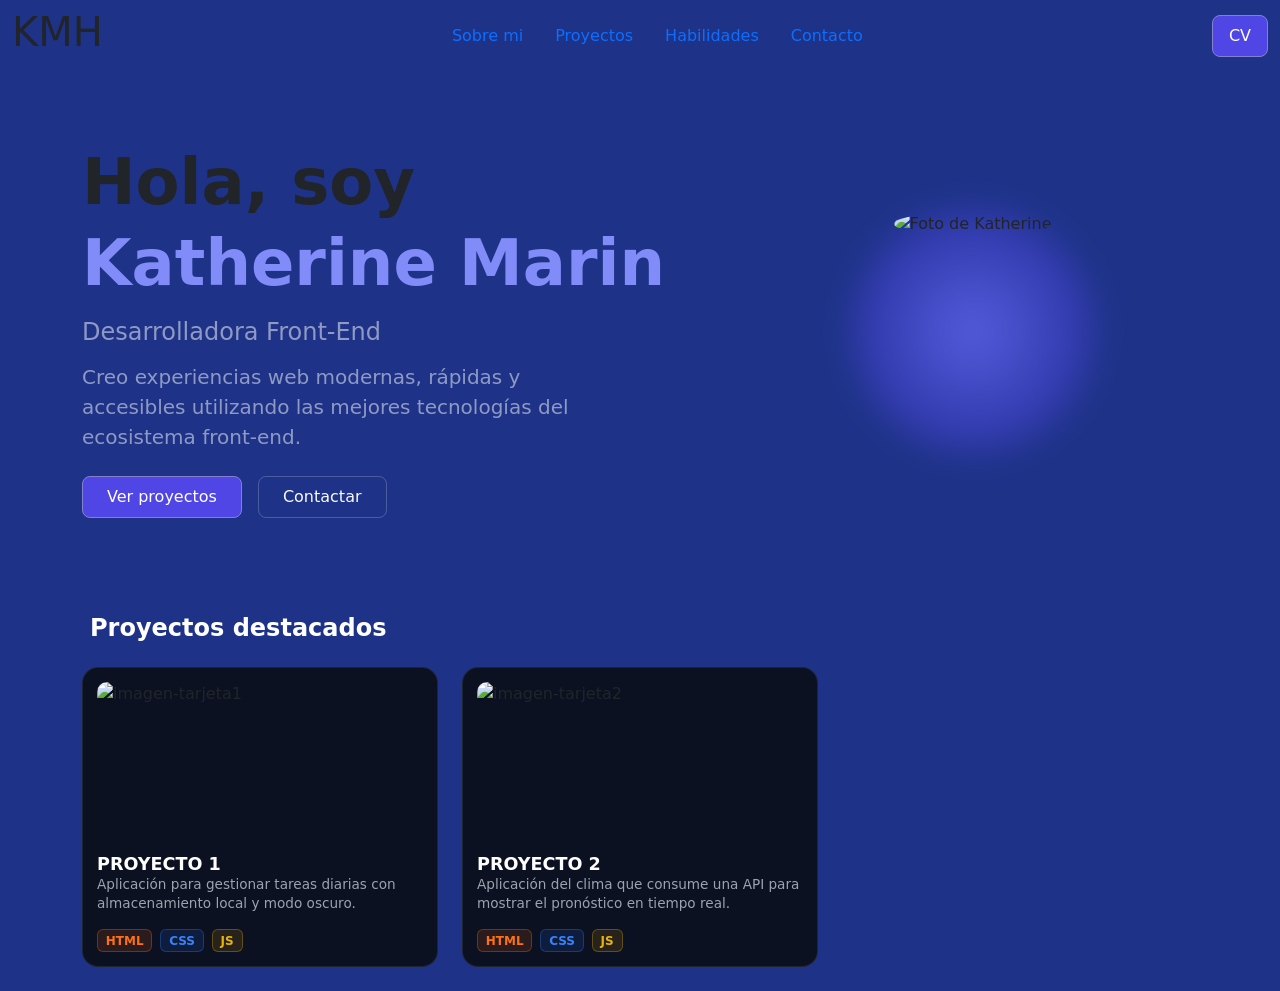
==== index.html @ fe46141a "avance" ====
<!DOCTYPE html>
<html lang="en">

<head>
    <meta charset="UTF-8">
    <meta name="viewport" content="width=device-width, initial-scale=1.0">
    <title>PORTAFOLIO</title>
    <link rel="stylesheet" href="style.css">
    <link href="https://cdn.jsdelivr.net/npm/bootstrap@5.3.8/dist/css/bootstrap.min.css" rel="stylesheet"
        integrity="sha384-sRIl4kxILFvY47J16cr9ZwB07vP4J8+LH7qKQnuqkuIAvNWLzeN8tE5YBujZqJLB" crossorigin="anonymous">
    <script src="https://cdn.jsdelivr.net/npm/bootstrap@5.3.8/dist/js/bootstrap.bundle.min.js"
        integrity="sha384-FKyoEForCGlyvwx9Hj09JcYn3nv7wiPVlz7YYwJrWVcXK/BmnVDxM+D2scQbITxI" crossorigin="anonymous"
        defer></script>
</head>

<body>

    <nav class="navbar navbar-expand-lg">
        <div class="container-fluid">
            <h1>KMH</h1>

            <ul class="nav justify-content-center">
                <li class="nav-item">
                    <a class="nav-link active" aria-current="page" href="#">Sobre mi</a>
                </li>

                <li class="nav-item">
                    <a class="nav-link" href="#">Proyectos</a>
                </li>
            
                <li class="nav-item">
                    <a class="nav-link" href="#">Habilidades</a>
                </li>
            
                <li class="nav-item">
                    <a class="nav-link" href="#">Contacto</a>
                </li>
            </ul>
            
            <a href="#" class="btn btn-primary rounded-3 px-3 py-2">
                    <i class="bi bi-download"></i> CV
            </a>
        
        </div>
    </nav>



    <!-- PRESENTACIÓN -->
    <section class="container py-5 my-4">
        <div class="row align-items-center gy-5">
        
            <div class="col-lg-7">
                <h1 class="display-3 fw-bold mb-1">Hola, soy</h1>
                <h1 class="display-3 fw-bold texto-morado mb-3">Katherine Marin</h1>
                <h2 class="h4 text-white-50 mb-3 fw-normal">Desarrolladora Front-End</h2>
                <p class="text-white-50 fs-5 mb-4" style="max-width: 500px;">
                    Creo experiencias web modernas, rápidas y accesibles utilizando las mejores tecnologías del ecosistema front-end.
                </p>
                
                <div class="d-flex gap-3">
                    <a href="#" class="btn btn-primary btn-lg rounded-3 px-4 py-2 fs-6">
                        Ver proyectos <i class="bi bi-arrow-right"></i>
                    </a>
                    <a href="#" class="btn btn-outline-light btn-lg rounded-3 px-4 py-2 fs-6">
                        Contactar <i class="bi bi-envelope"></i>
                    </a>
                </div>
            </div>


            <!-- Foto -->
        
            <div class="col-lg-5 text-center">
                <div class="contenedor-foto mx-auto">
                    <div class="resplandor-foto"></div>
                    <img src="https://img.magnific.com/foto-gratis/close-up-retrato-mujer-bonita-joven-estilo-sonriendo-camiseta-blanca-aspecto-aislado-natural-cabello-largo-castano_285396-766.jpg?semt=ais_hybrid&w=740&q=80" 
                    alt="Foto de Katherine" class="foto-perfil">       
                </div>
            </div> 

        </div> 
    </section>


             <section id="proyectos" class="container py-4">
        
            <div class="d-flex align-items-center gap-2 mb-4">
                <i class="bi bi-folder2-open texto-morado fs-4"></i>
                <h3 class="fs-4 fw-bold text-white m-0">Proyectos destacados</h3>
            </div>
            <div class="row g-4">
            <!-- Tarjeta 1 -->
                <div class="col-md-4">
                    <div class="tarjeta-1">
                        <img src="https://www.tiendanube.com/blog/temas-para-una-pagina-web/" alt="imagen-tarjeta1">
                        <h4 class="card-title text-white">PROYECTO 1</h4>
                        <p class="card-text">Aplicación para gestionar tareas diarias con almacenamiento local y modo oscuro.</p>
                    <div class="d-flex gap-2">
                        <span class="badge etiq-html">HTML</span>
                        <span class="badge etiq-css">CSS</span>
                        <span class="badge etiq-js">JS</span>
                    </div>
                </div>
            </div>

            <!-- Tarjeta 2 -->
            <div class="col-md-4">
                <div class="tarjeta-2">
                    <img src="https://blog.hubspot.es/website/fondos-para-paginas-web" alt="imagen-tarjeta2">
                    <h4 class="card-title text-white">PROYECTO 2</h4>
                    <p class="card-text">Aplicación del clima que consume una API para mostrar el pronóstico en tiempo real.</p>
                    <div class="d-flex gap-2">
                        <span class="badge etiq-html">HTML</span>
                        <span class="badge etiq-css">CSS</span>
                        <span class="badge etiq-js">JS</span>
                    </div>
                </div>
            </div>

        

        </div>
    </section>

    <!-- JS de Bootstrap -->
    <script src="https://cdn.jsdelivr.net/npm/bootstrap@5.3.3/dist/js/bootstrap.bundle.min.js"></script>
</body>

</html>
---- style.css ----
body {
    background-color: #1e3388 !important; 
    color: #d8b8b8;
    font-family: system-ui, -apple-system, sans-serif;
}

.contenedor-foto {
    position: relative;
    width: 240px;
    height: 240px;
}

.foto-perfil {
    width: 100%;
    height: 100%;
    object-fit: cover;
    border-radius: 50%;
    position: relative;
    z-index: 2; /* Para que quede por encima del resplandor */
}

.resplandor-foto {
    position: absolute;
    top: -6px;
    left: -6px;
    right: -6px;
    bottom: -6px;
    background: radial-gradient(circle, rgba(99, 102, 241, 0.8) 0%, rgba(79, 70, 229, 0.4) 60%, transparent 80%);
    filter: blur(15px); /* Hace que la luz se vea suave y brillante */
    border-radius: 50%;
    z-index: 1;
}


.texto-morado {
    color: #818cf8; /* Tono morado claro para tu nombre */
}

/* Estilo para el botón azul "Ver proyectos" y "CV" */
.btn-primary {
    background-color: #4f46e5 !important;
    border-color: #8480d0 !important;
}

/* Estilo para el botón transparente "Contactar" */
.btn-outline-light {
    border-color: rgba(255, 255, 255, 0.2) !important;
    background-color: rgba(255, 255, 255, 0.02);
}

.tarjeta-1, 
.tarjeta-2 {
    background-color: #0b1120; /* Fondo de la tarjeta (un poco más claro que el body) */
    border: 1px solid rgba(255, 255, 255, 0.08); /* Borde delgado y sutil */
    border-radius: 16px; /* Bordes redondeados modernos */
    padding: 14px; /* Espaciado interno para que no quede pegado el texto */
    height: 100%;
    display: flex;
    flex-direction: column;
    justify-content: space-between;
}

/* Controlamos el tamaño y borde de las imágenes dentro de las tarjetas */
.tarjeta-1 img, 
.tarjeta-2 img {
    border-radius: 10px;
    object-fit: cover;
    height: 160px;
    width: 100%;
    margin-bottom: 12px;
}

.card-title {
    font-size: 1.1rem;
    font-weight: 600;
    margin-bottom: 6px;
}

.card-text {
    color: #9ca3af; /* Gris claro para la descripción */
    font-size: 0.85rem;
    margin-bottom: 16px;
    line-height: 1.4;
}

/* ===================================================
   5. ETIQUETAS DE TECNOLOGÍAS (BADGES)
   =================================================== */
.badge {
    font-weight: 500;
    font-size: 0.75rem;
    padding: 5px 12px;
    border-radius: 6px;
}

/* Naranja para HTML */
.etiq-html {
    background-color: rgba(234, 88, 12, 0.15) !important;
    color: #f97316 !important;
    border: 1px solid rgba(249, 115, 22, 0.3);
}

/* Azul para CSS */
.etiq-css {
    background-color: rgba(37, 99, 235, 0.15) !important;
    color: #3b82f6 !important;
    border: 1px solid rgba(59, 130, 246, 0.3);
}

/* Amarillo para JS */
.etiq-js {
    background-color: rgba(202, 138, 4, 0.15) !important;
    color: #eab308 !important;
    border: 1px solid rgba(234, 179, 8, 0.3);
}
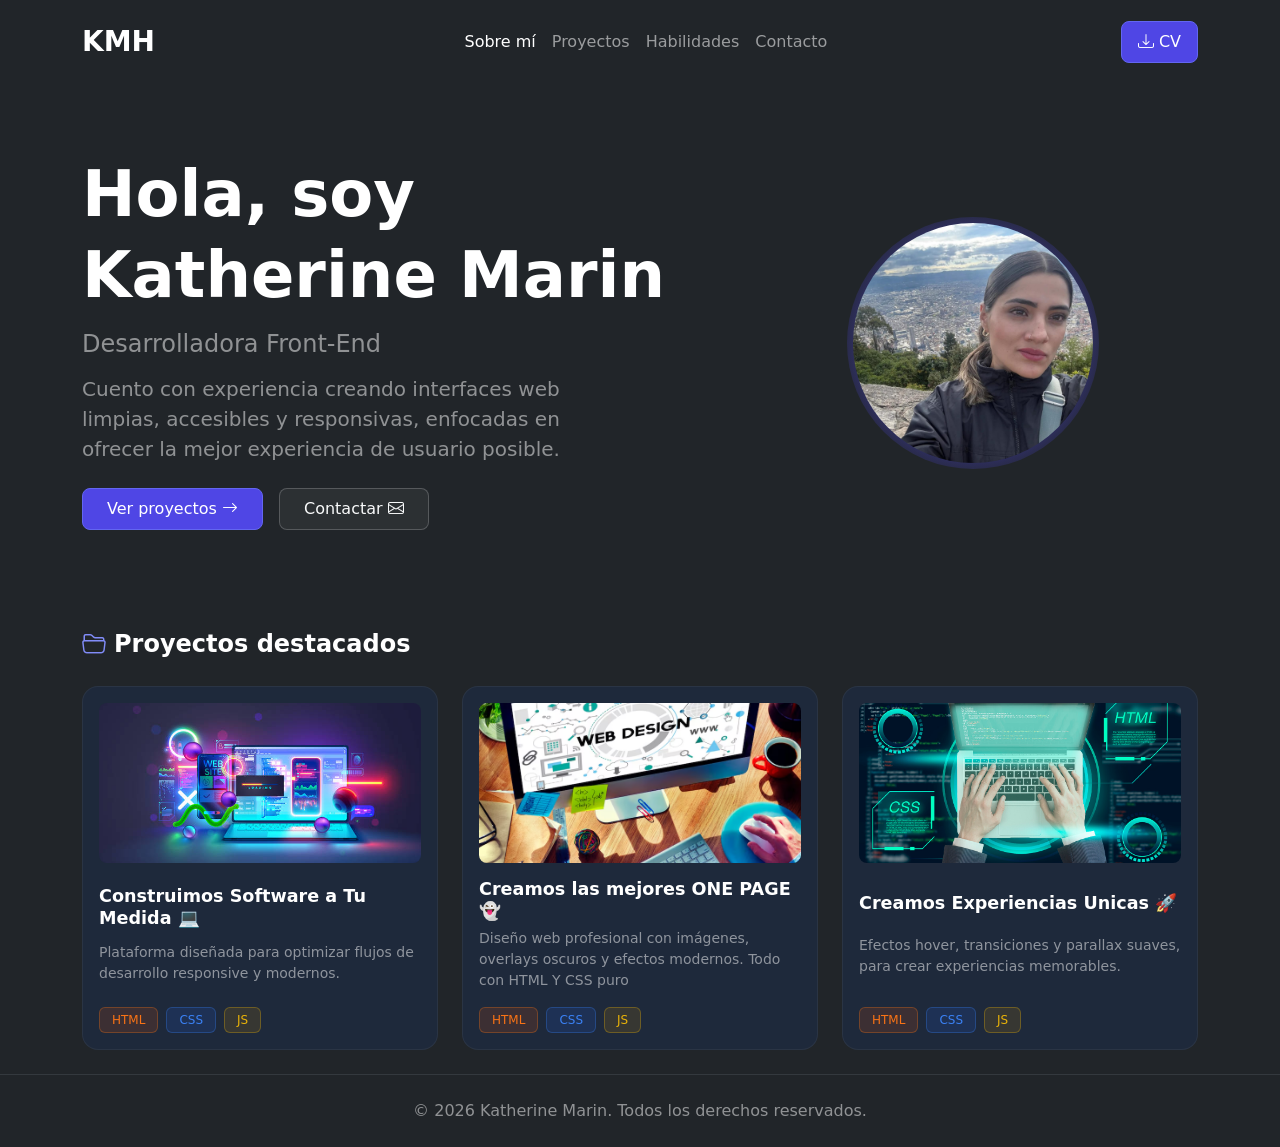
==== commit 8daa7fc6: "Actualizacion de portafolio" ====
--- a/index.html
+++ b/index.html
@@ -1,101 +1,121 @@
 <!DOCTYPE html>
-<html lang="en">
+<html lang="es">
 
 <head>
     <meta charset="UTF-8">
     <meta name="viewport" content="width=device-width, initial-scale=1.0">
-    <title>PORTAFOLIO</title>
+    <title>PORTAFOLIO - Katherine Marin</title>
+    <!-- Bootstrap CSS -->
+    <link href="https://cdn.jsdelivr.net/npm/bootstrap@5.3.3/dist/css/bootstrap.min.css" rel="stylesheet">
+    <!-- Bootstrap Icons -->
+    <link rel="stylesheet" href="https://cdn.jsdelivr.net/npm/bootstrap-icons@1.11.3/font/bootstrap-icons.min.css">
     <link rel="stylesheet" href="style.css">
-    <link href="https://cdn.jsdelivr.net/npm/bootstrap@5.3.8/dist/css/bootstrap.min.css" rel="stylesheet"
-        integrity="sha384-sRIl4kxILFvY47J16cr9ZwB07vP4J8+LH7qKQnuqkuIAvNWLzeN8tE5YBujZqJLB" crossorigin="anonymous">
-    <script src="https://cdn.jsdelivr.net/npm/bootstrap@5.3.8/dist/js/bootstrap.bundle.min.js"
-        integrity="sha384-FKyoEForCGlyvwx9Hj09JcYn3nv7wiPVlz7YYwJrWVcXK/BmnVDxM+D2scQbITxI" crossorigin="anonymous"
-        defer></script>
+    <!-- Bootstrap JS con defer -->
+    <script src="https://cdn.jsdelivr.net/npm/bootstrap@5.3.3/dist/js/bootstrap.bundle.min.js" defer></script>
 </head>
 
-<body>
+<body class="bg-dark text-white">
 
-    <nav class="navbar navbar-expand-lg">
-        <div class="container-fluid">
-            <h1>KMH</h1>
 
-            <ul class="nav justify-content-center">
-                <li class="nav-item">
-                    <a class="nav-link active" aria-current="page" href="#">Sobre mi</a>
-                </li>
+<!-- BARRA NAV -->
 
-                <li class="nav-item">
-                    <a class="nav-link" href="#">Proyectos</a>
-                </li>
-            
-                <li class="nav-item">
-                    <a class="nav-link" href="#">Habilidades</a>
-                </li>
-            
-                <li class="nav-item">
-                    <a class="nav-link" href="#">Contacto</a>
-                </li>
-            </ul>
-            
-            <a href="#" class="btn btn-primary rounded-3 px-3 py-2">
-                    <i class="bi bi-download"></i> CV
-            </a>
-        
+    <nav class="navbar navbar-expand-lg navbar-dark bg-dark py-3">
+        <div class="container">
+            <a class="navbar-brand fw-bold fs-3" href="#">KMH</a>
+
+            <button class="navbar-toggler" type="button" data-bs-toggle="collapse" data-bs-target="#menuNavegacion">
+                <span class="navbar-toggler-icon"></span>
+            </button>
+
+            <div class="collapse navbar-collapse" id="menuNavegacion">
+                <ul class="navbar-nav mx-auto mb-2 mb-lg-0">
+                    <li class="nav-item">
+                        <a class="nav-link active" href="#sobre-mi">Sobre mí</a>
+                    </li>
+
+                    <li class="nav-item">
+                        <a class="nav-link" href="#proyectos">Proyectos</a>
+                    </li>
+
+                    <li class="nav-item">
+                        <a class="nav-link" href="#habilidades">Habilidades</a>
+                    </li>
+
+                    <li class="nav-item">
+                        <a class="nav-link" href="#contacto">Contacto</a>
+                    </li>
+                </ul>
+
+                    <a href="hojavida/hojavida.html" class="btn btn-primary rounded-3 px-3 py-2">
+                        <i class="bi bi-download"></i> CV
+                    </a>
+            </div>
         </div>
     </nav>
 
+<!-- PRESENTACION -->
 
-
-    <!-- PRESENTACIÓN -->
-    <section class="container py-5 my-4">
+    <section id="sobre-mi" class="container py-5 my-4">
         <div class="row align-items-center gy-5">
-        
             <div class="col-lg-7">
                 <h1 class="display-3 fw-bold mb-1">Hola, soy</h1>
-                <h1 class="display-3 fw-bold texto-morado mb-3">Katherine Marin</h1>
+                <h1 class="display-3 fw-bold mb-3">Katherine Marin</h1>
                 <h2 class="h4 text-white-50 mb-3 fw-normal">Desarrolladora Front-End</h2>
-                <p class="text-white-50 fs-5 mb-4" style="max-width: 500px;">
-                    Creo experiencias web modernas, rápidas y accesibles utilizando las mejores tecnologías del ecosistema front-end.
+
+                <p class="text-white-50 fs-5 mb-4 descripcion-hero">
+                    Cuento con experiencia creando interfaces web limpias, accesibles y responsivas, enfocadas en
+                    ofrecer la mejor experiencia de usuario posible.
                 </p>
-                
+
                 <div class="d-flex gap-3">
-                    <a href="#" class="btn btn-primary btn-lg rounded-3 px-4 py-2 fs-6">
+                    <a href="#proyectos" class="btn btn-primary btn-lg rounded-3 px-4 py-2 fs-6">
                         Ver proyectos <i class="bi bi-arrow-right"></i>
                     </a>
-                    <a href="#" class="btn btn-outline-light btn-lg rounded-3 px-4 py-2 fs-6">
+                    <a href="#contacto" class="btn btn-outline-light btn-lg rounded-3 px-4 py-2 fs-6">
                         Contactar <i class="bi bi-envelope"></i>
                     </a>
                 </div>
+
             </div>
+<!-- Foto -->
 
-
-            <!-- Foto -->
-        
             <div class="col-lg-5 text-center">
                 <div class="contenedor-foto mx-auto">
                     <div class="resplandor-foto"></div>
-                    <img src="https://img.magnific.com/foto-gratis/close-up-retrato-mujer-bonita-joven-estilo-sonriendo-camiseta-blanca-aspecto-aislado-natural-cabello-largo-castano_285396-766.jpg?semt=ais_hybrid&w=740&q=80" 
-                    alt="Foto de Katherine" class="foto-perfil">       
+                    <img src="fotoperfil.jpeg" alt="Foto de Katherine Marin"
+                        class="foto-perfil img-fluid rounded-circle">
                 </div>
-            </div> 
-
-        </div> 
+            </div>
+        </div>
     </section>
 
+<!-- PROYECTOS -->
 
-             <section id="proyectos" class="container py-4">
-        
-            <div class="d-flex align-items-center gap-2 mb-4">
-                <i class="bi bi-folder2-open texto-morado fs-4"></i>
-                <h3 class="fs-4 fw-bold text-white m-0">Proyectos destacados</h3>
-            </div>
-            <div class="row g-4">
-            <!-- Tarjeta 1 -->
-                <div class="col-md-4">
-                    <div class="tarjeta-1">
-                        <img src="https://www.tiendanube.com/blog/temas-para-una-pagina-web/" alt="imagen-tarjeta1">
-                        <h4 class="card-title text-white">PROYECTO 1</h4>
-                        <p class="card-text">Aplicación para gestionar tareas diarias con almacenamiento local y modo oscuro.</p>
+    <section id="proyectos" class="container py-4">
+        <div class="d-flex align-items-center gap-2 mb-4">
+            <i class="bi bi-folder2-open texto-morado fs-4"></i>
+            <h3 class="fs-4 fw-bold text-white m-0">Proyectos destacados</h3>
+        </div>
+
+        <div class="row g-4">
+
+
+<!-- Proyecto 1 -->
+
+            <div class="col-md-4">
+
+                <div
+                    class="tarjeta-proyecto position-relative p-3">
+                    <img src="P1/img1.jpg" alt="Foto Proyecto 1"
+                        class="img-fluid rounded-3 mb-3">
+                    <h4 class="card-title text-white h5 fw-bold">
+                        <a href="P1/proyecto1.html" target="_blank"
+                            class="text-white text-decoration-none stretched-link">
+                            Construimos Software a Tu Medida 💻
+                        </a>
+                    </h4>
+                    <p class="card-text text-white-50">Plataforma diseñada para optimizar flujos de desarrollo
+                        responsive y modernos.</p>
                     <div class="d-flex gap-2">
                         <span class="badge etiq-html">HTML</span>
                         <span class="badge etiq-css">CSS</span>
@@ -104,12 +124,24 @@
                 </div>
             </div>
 
-            <!-- Tarjeta 2 -->
+
+<!-- Proyecto 2 -->
+
             <div class="col-md-4">
-                <div class="tarjeta-2">
-                    <img src="https://blog.hubspot.es/website/fondos-para-paginas-web" alt="imagen-tarjeta2">
-                    <h4 class="card-title text-white">PROYECTO 2</h4>
-                    <p class="card-text">Aplicación del clima que consume una API para mostrar el pronóstico en tiempo real.</p>
+                <div
+                    class="tarjeta-proyecto position-relative p-3">
+                    <img src="P2/img2.avif" alt="Foto Proyecto 2"
+                        class="img-fluid rounded-3 mb-3">
+                    <h4 class="card-title text-white h5 fw-bold">
+                        <a href="P2/index.html" target="_blank"
+                            class="text-white text-decoration-none stretched-link">
+                            Creamos las mejores ONE PAGE 👻
+                        </a>
+                    </h4>
+                    <p class="card-text text-white-50">
+                        Diseño web profesional con imágenes,
+                        overlays oscuros y efectos modernos.
+                        Todo con HTML Y CSS puro</p>
                     <div class="d-flex gap-2">
                         <span class="badge etiq-html">HTML</span>
                         <span class="badge etiq-css">CSS</span>
@@ -118,13 +150,39 @@
                 </div>
             </div>
 
-        
 
+<!-- Proyecto 3 -->
+
+            <div class="col-md-4">
+                <div
+                    class="tarjeta-proyecto position-relative p-3">
+                    <img src="P3/img3.jpg" alt="Foto Proyecto 3"
+                        class="img-fluid rounded-3 mb-3">
+                    <h4 class="card-title text-white h5 fw-bold"> 
+                        <a href="#" target="_blank"
+                            class="text-white text-decoration-none stretched-link">
+                            Creamos Experiencias Unicas 🚀
+                        </a>
+                    </h4>
+                    <p class="card-text text-white-50">
+                        Efectos hover, transiciones y parallax suaves,
+                        para crear experiencias memorables.
+                    </p>
+                    <div class="d-flex gap-2">
+                        <span class="badge etiq-html">HTML</span>
+                        <span class="badge etiq-css">CSS</span>
+                        <span class="badge etiq-js">JS</span>
+                    </div>
+                </div>
+            </div>
         </div>
+
     </section>
 
-    <!-- JS de Bootstrap -->
-    <script src="https://cdn.jsdelivr.net/npm/bootstrap@5.3.3/dist/js/bootstrap.bundle.min.js"></script>
+    <footer class="py-4 border-top border-secondary border-opacity-25 text-center text-white-50 fs-6">
+        <p class="mb-0">&copy; 2026 Katherine Marin. Todos los derechos reservados.</p>
+    </footer>
+
 </body>
 
 </html>
--- a/style.css
+++ b/style.css
@@ -1,9 +1,12 @@
+/* Base y Fondo Principal */
 
 body {
-    background-color: #1e3388 !important; 
-    color: #d8b8b8;
+    background-color: #0f172a; /* Fondo oscuro elegante */
+    color: #f8fafc; /* Texto claro de alto contraste */
     font-family: system-ui, -apple-system, sans-serif;
 }
+
+/* Foto de Perfil y Efecto Resplandor */
 
 .contenedor-foto {
     position: relative;
@@ -15,9 +18,9 @@
     width: 100%;
     height: 100%;
     object-fit: cover;
-    border-radius: 50%;
+    border-radius: 50%; /* Alineado con el resplandor */
     position: relative;
-    z-index: 2; /* Para que quede por encima del resplandor */
+    z-index: 2;
 }
 
 .resplandor-foto {
@@ -26,44 +29,48 @@
     left: -6px;
     right: -6px;
     bottom: -6px;
-    background: radial-gradient(circle, rgba(99, 102, 241, 0.8) 0%, rgba(79, 70, 229, 0.4) 60%, transparent 80%);
-    filter: blur(15px); /* Hace que la luz se vea suave y brillante */
+    background: radial-gradient(circle, rgba(129, 140, 248, 0.8) 0%, rgba(79, 70, 229, 0.4) 60%, transparent 80%);
     border-radius: 50%;
-    z-index: 1;
 }
 
+/* Colores de Acento y Tipografía */
 
 .texto-morado {
-    color: #818cf8; /* Tono morado claro para tu nombre */
+    color: #818cf8;
 }
 
-/* Estilo para el botón azul "Ver proyectos" y "CV" */
+.descripcion-hero {
+    max-width: 500px;
+}
+
+/* Botones*/
+
 .btn-primary {
     background-color: #4f46e5 !important;
-    border-color: #8480d0 !important;
+    border-color: #6366f1 !important;
 }
 
-/* Estilo para el botón transparente "Contactar" */
 .btn-outline-light {
     border-color: rgba(255, 255, 255, 0.2) !important;
-    background-color: rgba(255, 255, 255, 0.02);
+    background-color: rgba(255, 255, 255, 0.05);
 }
 
-.tarjeta-1, 
-.tarjeta-2 {
-    background-color: #0b1120; /* Fondo de la tarjeta (un poco más claro que el body) */
-    border: 1px solid rgba(255, 255, 255, 0.08); /* Borde delgado y sutil */
-    border-radius: 16px; /* Bordes redondeados modernos */
-    padding: 14px; /* Espaciado interno para que no quede pegado el texto */
+/* Tarjetas de Proyectos*/
+
+.tarjeta-proyecto {
+    background-color: #1e293b;
+    border: 1px solid rgba(174, 173, 173, 0.08);
+    border-radius: 16px;
+    padding: 16px;
     height: 100%;
     display: flex;
     flex-direction: column;
+    cursor: pointer;
+    position: relative;
     justify-content: space-between;
 }
 
-/* Controlamos el tamaño y borde de las imágenes dentro de las tarjetas */
-.tarjeta-1 img, 
-.tarjeta-2 img {
+.tarjeta-proyecto img {
     border-radius: 10px;
     object-fit: cover;
     height: 160px;
@@ -75,40 +82,37 @@
     font-size: 1.1rem;
     font-weight: 600;
     margin-bottom: 6px;
+    color: #ffffff;
 }
 
 .card-text {
-    color: #9ca3af; /* Gris claro para la descripción */
-    font-size: 0.85rem;
+    color: #94a3b8; /* Gris claro visible sobre el fondo oscuro */
+    font-size: 0.875rem;
     margin-bottom: 16px;
-    line-height: 1.4;
+    line-height: 1.5;
 }
 
-/* ===================================================
-   5. ETIQUETAS DE TECNOLOGÍAS (BADGES)
-   =================================================== */
+/* Etiquetas (Badges) */
+
 .badge {
     font-weight: 500;
     font-size: 0.75rem;
-    padding: 5px 12px;
+    padding: 6px 12px;
     border-radius: 6px;
 }
 
-/* Naranja para HTML */
 .etiq-html {
     background-color: rgba(234, 88, 12, 0.15) !important;
     color: #f97316 !important;
     border: 1px solid rgba(249, 115, 22, 0.3);
 }
 
-/* Azul para CSS */
 .etiq-css {
     background-color: rgba(37, 99, 235, 0.15) !important;
     color: #3b82f6 !important;
     border: 1px solid rgba(59, 130, 246, 0.3);
 }
 
-/* Amarillo para JS */
 .etiq-js {
     background-color: rgba(202, 138, 4, 0.15) !important;
     color: #eab308 !important;
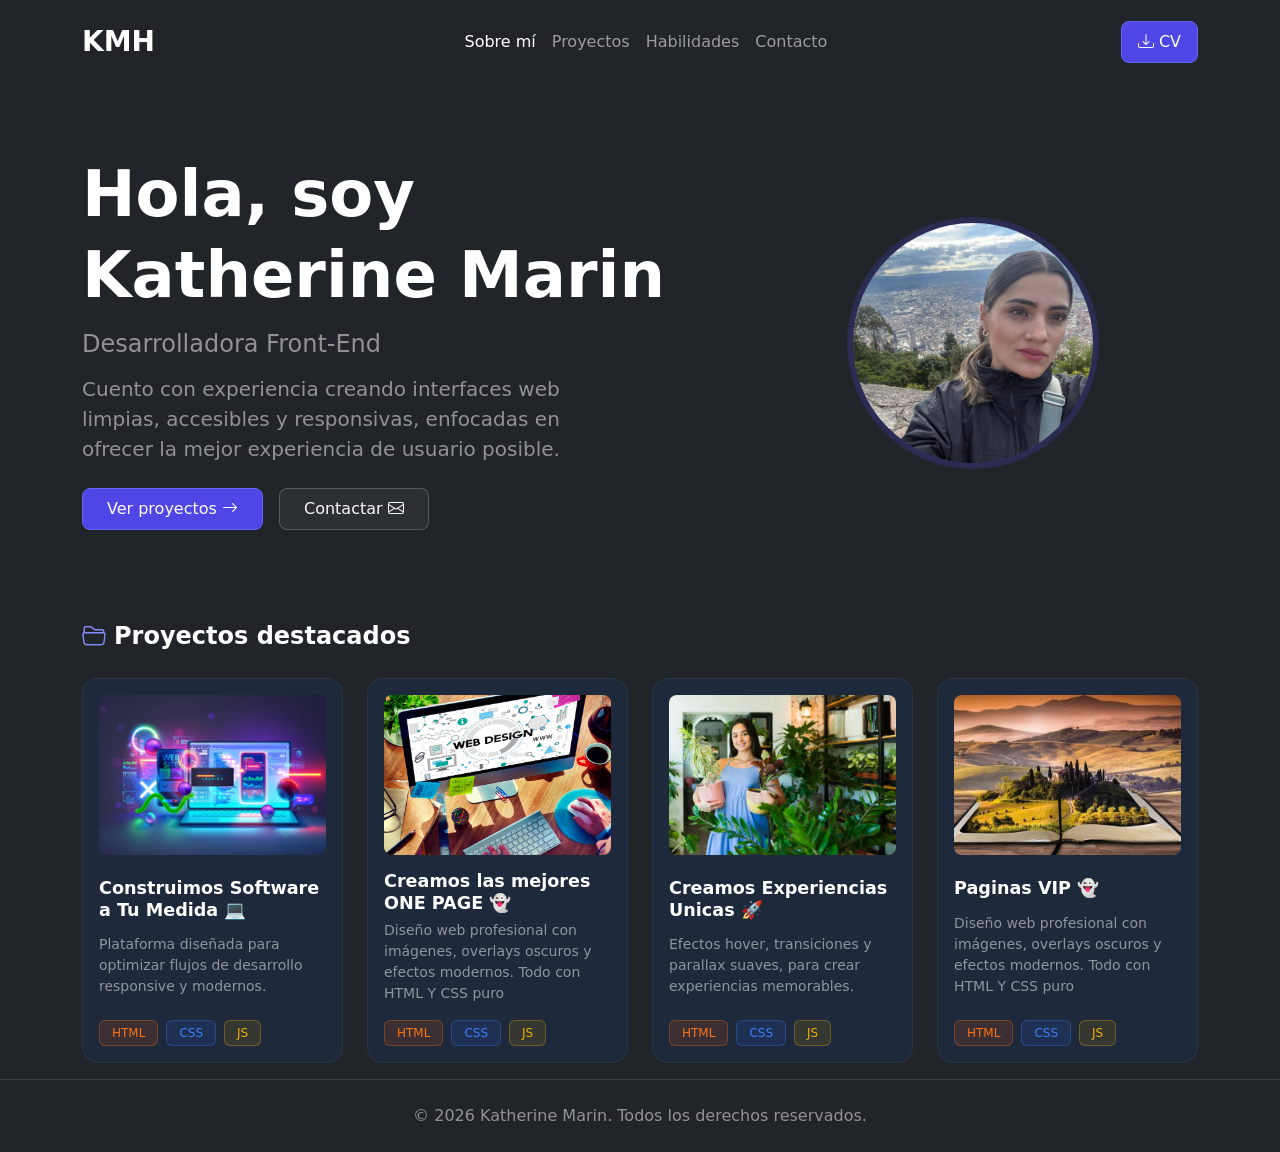
==== commit a7db94c4: "Actualizacion de portafolio" ====
--- a/index.html
+++ b/index.html
@@ -19,6 +19,7 @@
 
 <!-- BARRA NAV -->
 
+
     <nav class="navbar navbar-expand-lg navbar-dark bg-dark py-3">
         <div class="container">
             <a class="navbar-brand fw-bold fs-3" href="#">KMH</a>
@@ -91,7 +92,7 @@
 
 <!-- PROYECTOS -->
 
-    <section id="proyectos" class="container py-4">
+    <section id="proyectos" class="container py-3">
         <div class="d-flex align-items-center gap-2 mb-4">
             <i class="bi bi-folder2-open texto-morado fs-4"></i>
             <h3 class="fs-4 fw-bold text-white m-0">Proyectos destacados</h3>
@@ -102,7 +103,7 @@
 
 <!-- Proyecto 1 -->
 
-            <div class="col-md-4">
+            <div class="col-md-3">
 
                 <div
                     class="tarjeta-proyecto position-relative p-3">
@@ -127,7 +128,7 @@
 
 <!-- Proyecto 2 -->
 
-            <div class="col-md-4">
+            <div class="col-md-3">
                 <div
                     class="tarjeta-proyecto position-relative p-3">
                     <img src="P2/img2.avif" alt="Foto Proyecto 2"
@@ -153,13 +154,13 @@
 
 <!-- Proyecto 3 -->
 
-            <div class="col-md-4">
-                <div
-                    class="tarjeta-proyecto position-relative p-3">
-                    <img src="P3/img3.jpg" alt="Foto Proyecto 3"
+            <div class="col-md-3">
+                <div
+                    class="tarjeta-proyecto position-relative p-3">
+                    <img src="P3/depositphotos_731550306-stock-photo-young-adult-woman-holding-two.jpg" alt="Foto Proyecto 3"
                         class="img-fluid rounded-3 mb-3">
                     <h4 class="card-title text-white h5 fw-bold"> 
-                        <a href="#" target="_blank"
+                        <a href="P3/index.html" target="_blank"
                             class="text-white text-decoration-none stretched-link">
                             Creamos Experiencias Unicas 🚀
                         </a>
@@ -175,6 +176,33 @@
                     </div>
                 </div>
             </div>
+        
+
+            
+ <!-- Proyecto 4 -->
+
+            <div class="col-md-3">
+                <div
+                    class="tarjeta-proyecto position-relative p-3">
+                    <img src="P4/images.jpg" alt="Foto Proyecto 4"
+                        class="img-fluid rounded-3 mb-3">
+                    <h4 class="card-title text-white h5 fw-bold">
+                        <a href="P4/index.html" target="_blank"
+                            class="text-white text-decoration-none stretched-link">
+                            Paginas VIP 👻
+                        </a>
+                    </h4>
+                    <p class="card-text text-white-50">
+                        Diseño web profesional con imágenes,
+                        overlays oscuros y efectos modernos.
+                        Todo con HTML Y CSS puro</p>
+                    <div class="d-flex gap-2">
+                        <span class="badge etiq-html">HTML</span>
+                        <span class="badge etiq-css">CSS</span>
+                        <span class="badge etiq-js">JS</span>
+                    </div>
+                </div>
+            </div>
         </div>
 
     </section>
--- a/style.css
+++ b/style.css
@@ -18,7 +18,7 @@
     width: 100%;
     height: 100%;
     object-fit: cover;
-    border-radius: 50%; /* Alineado con el resplandor */
+    border-radius: 50%; 
     position: relative;
     z-index: 2;
 }
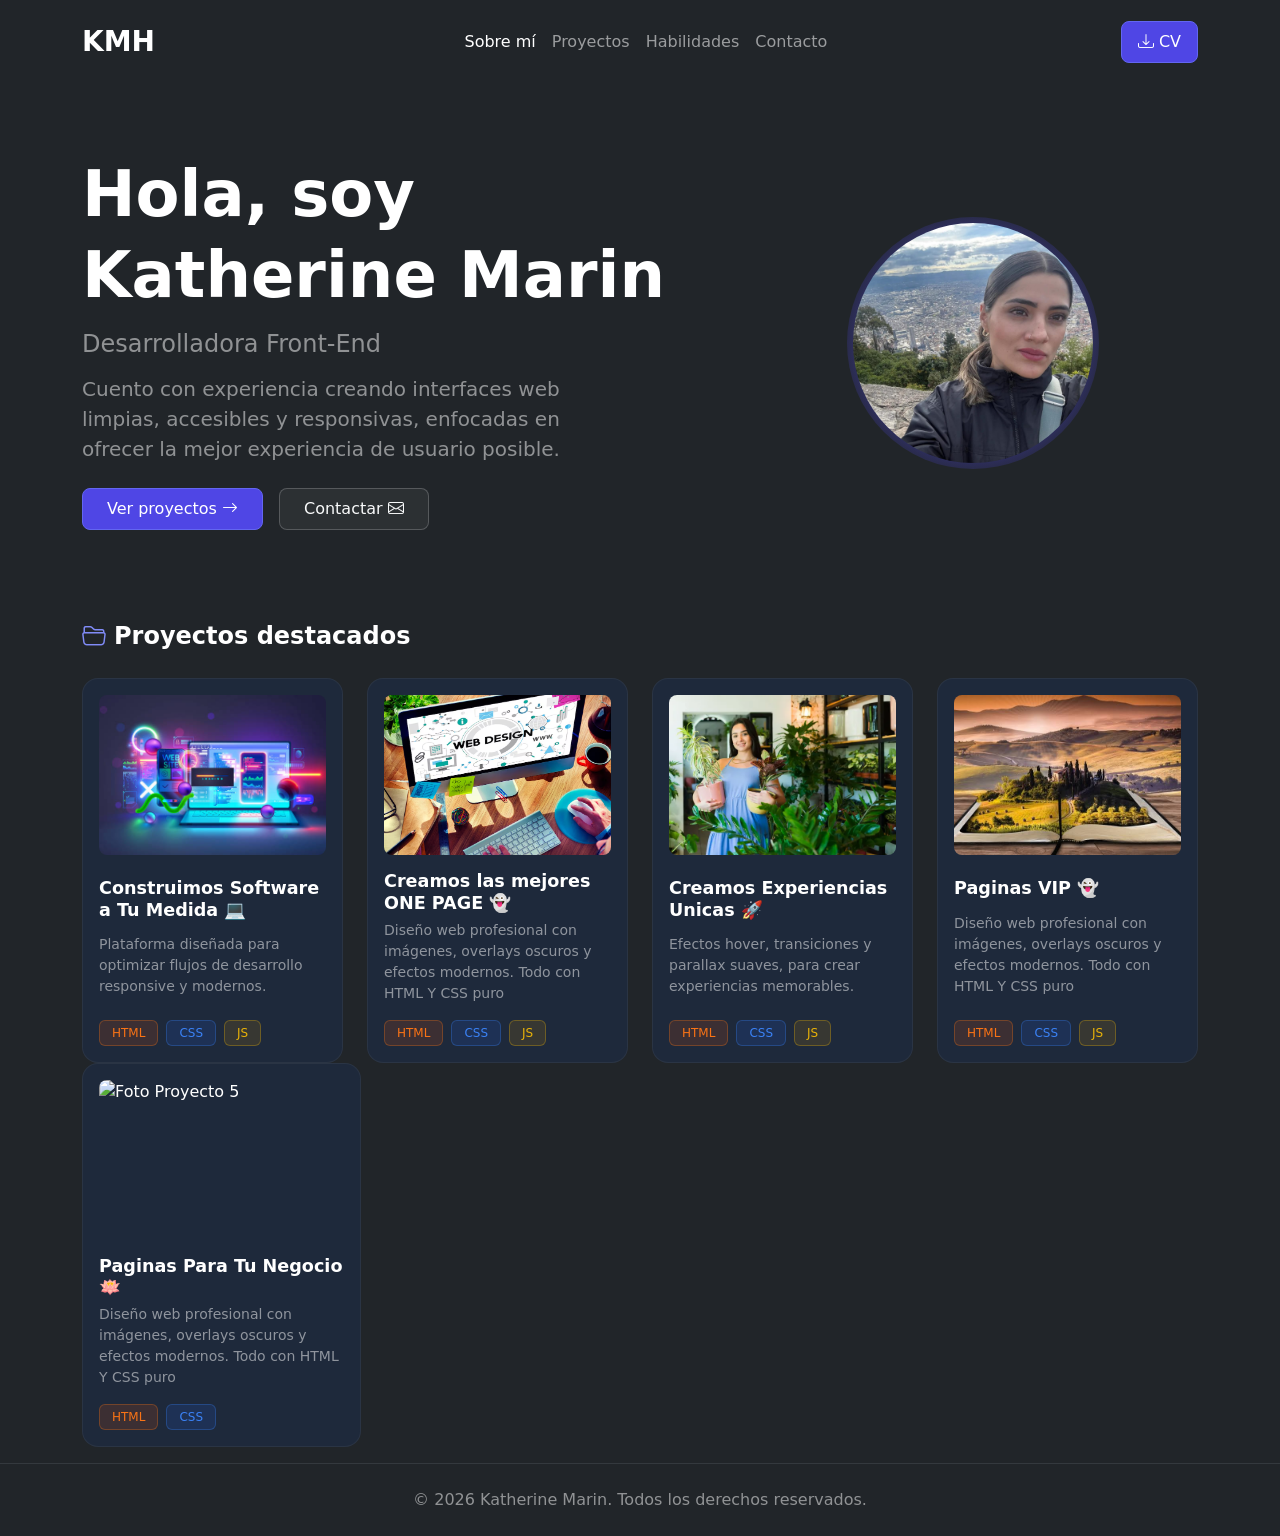
==== commit f8ab560c: "Actualizaciones" ====
--- a/index.html
+++ b/index.html
@@ -205,6 +205,31 @@
             </div>
         </div>
 
+     <!-- Proyecto 5 -->
+
+            <div class="col-md-3">
+                <div
+                    class="tarjeta-proyecto position-relative p-3">
+                    <img src="P5/ritual.jpg" alt="Foto Proyecto 5"
+                        class="img-fluid rounded-3 mb-3">
+                    <h4 class="card-title text-white h5 fw-bold">
+                        <a href="P5/index.html" target="_blank"
+                            class="text-white text-decoration-none stretched-link">
+                            Paginas Para Tu Negocio 🪷
+                        </a>
+                    </h4>
+                    <p class="card-text text-white-50">
+                        Diseño web profesional con imágenes,
+                        overlays oscuros y efectos modernos.
+                        Todo con HTML Y CSS puro</p>
+                    <div class="d-flex gap-2">
+                        <span class="badge etiq-html">HTML</span>
+                        <span class="badge etiq-css">CSS</span>
+                    </div>
+                </div>
+            </div>
+        </div>
+
     </section>
 
     <footer class="py-4 border-top border-secondary border-opacity-25 text-center text-white-50 fs-6">
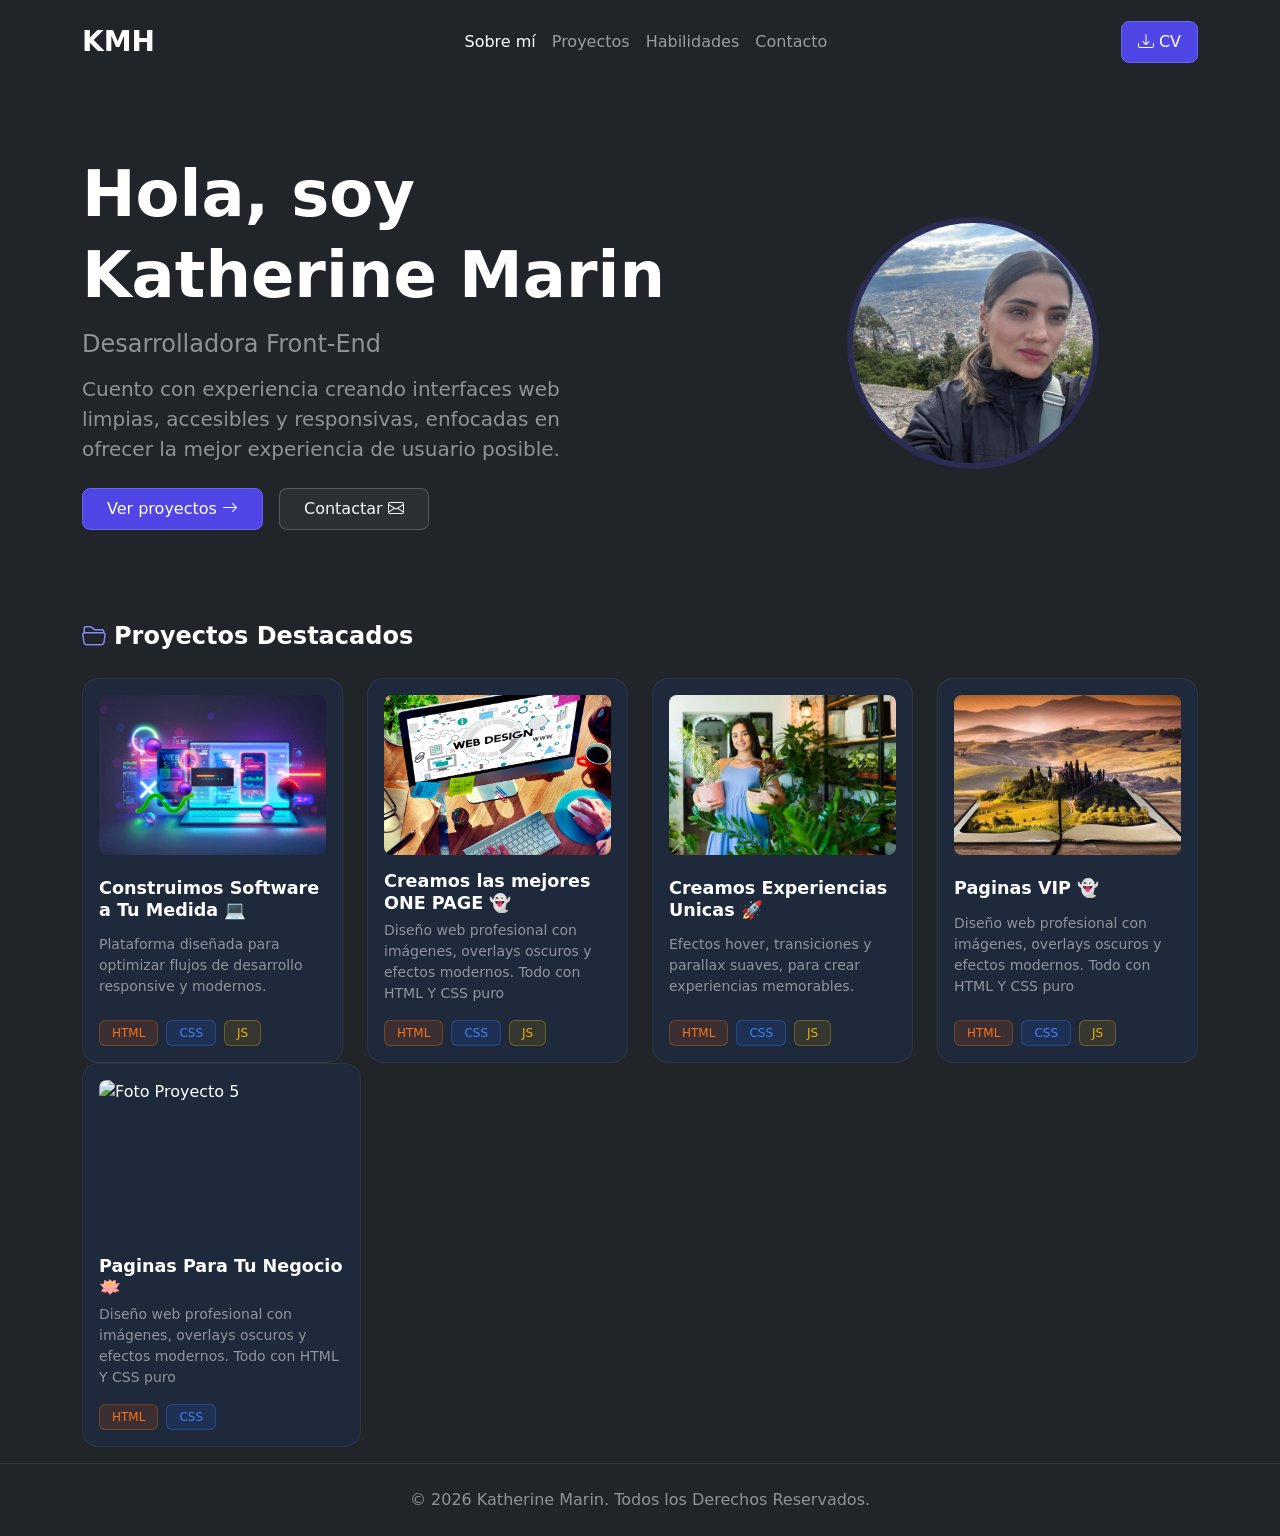
==== commit c9d3ed56: "updates" ====
--- a/index.html
+++ b/index.html
@@ -95,7 +95,7 @@
     <section id="proyectos" class="container py-3">
         <div class="d-flex align-items-center gap-2 mb-4">
             <i class="bi bi-folder2-open texto-morado fs-4"></i>
-            <h3 class="fs-4 fw-bold text-white m-0">Proyectos destacados</h3>
+            <h3 class="fs-4 fw-bold text-white m-0">Proyectos Destacados</h3>
         </div>
 
         <div class="row g-4">
@@ -233,7 +233,7 @@
     </section>
 
     <footer class="py-4 border-top border-secondary border-opacity-25 text-center text-white-50 fs-6">
-        <p class="mb-0">&copy; 2026 Katherine Marin. Todos los derechos reservados.</p>
+        <p class="mb-0">&copy; 2026 Katherine Marin. Todos los Derechos Reservados.</p>
     </footer>
 
 </body>
